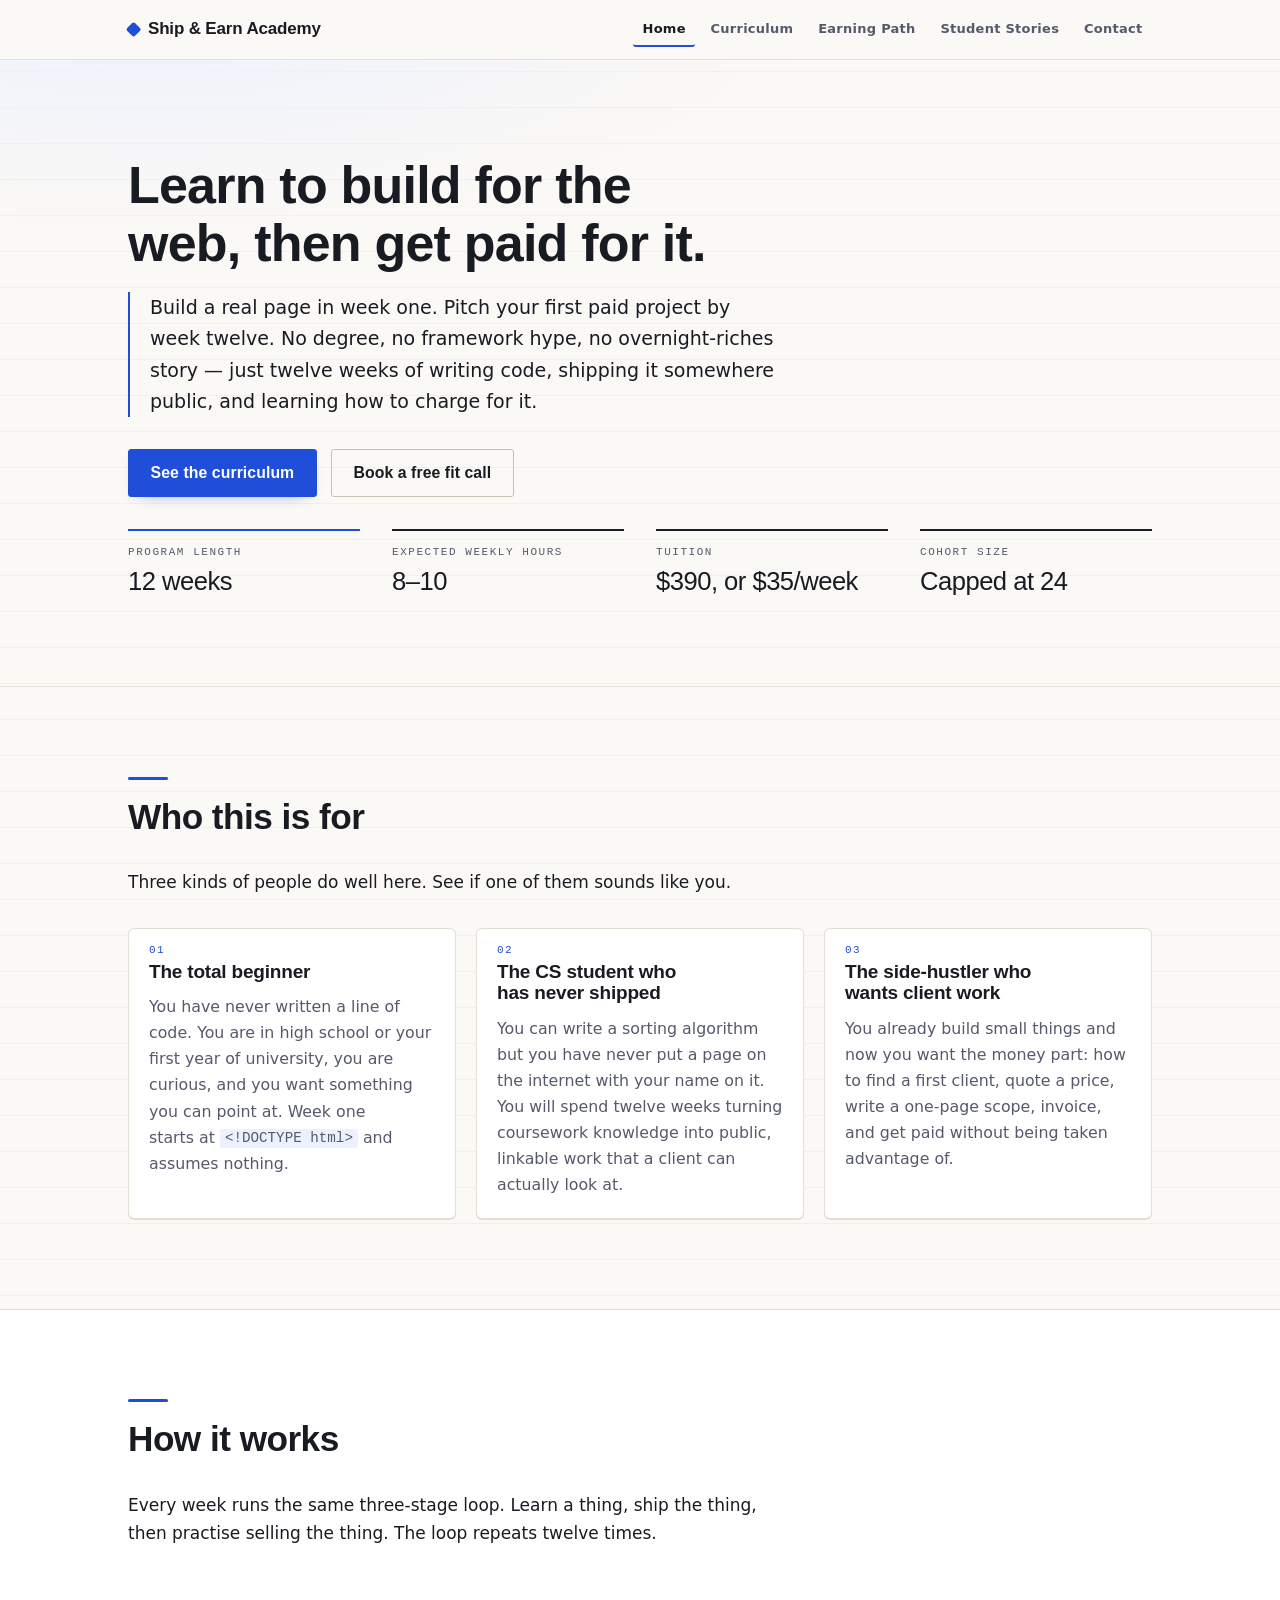
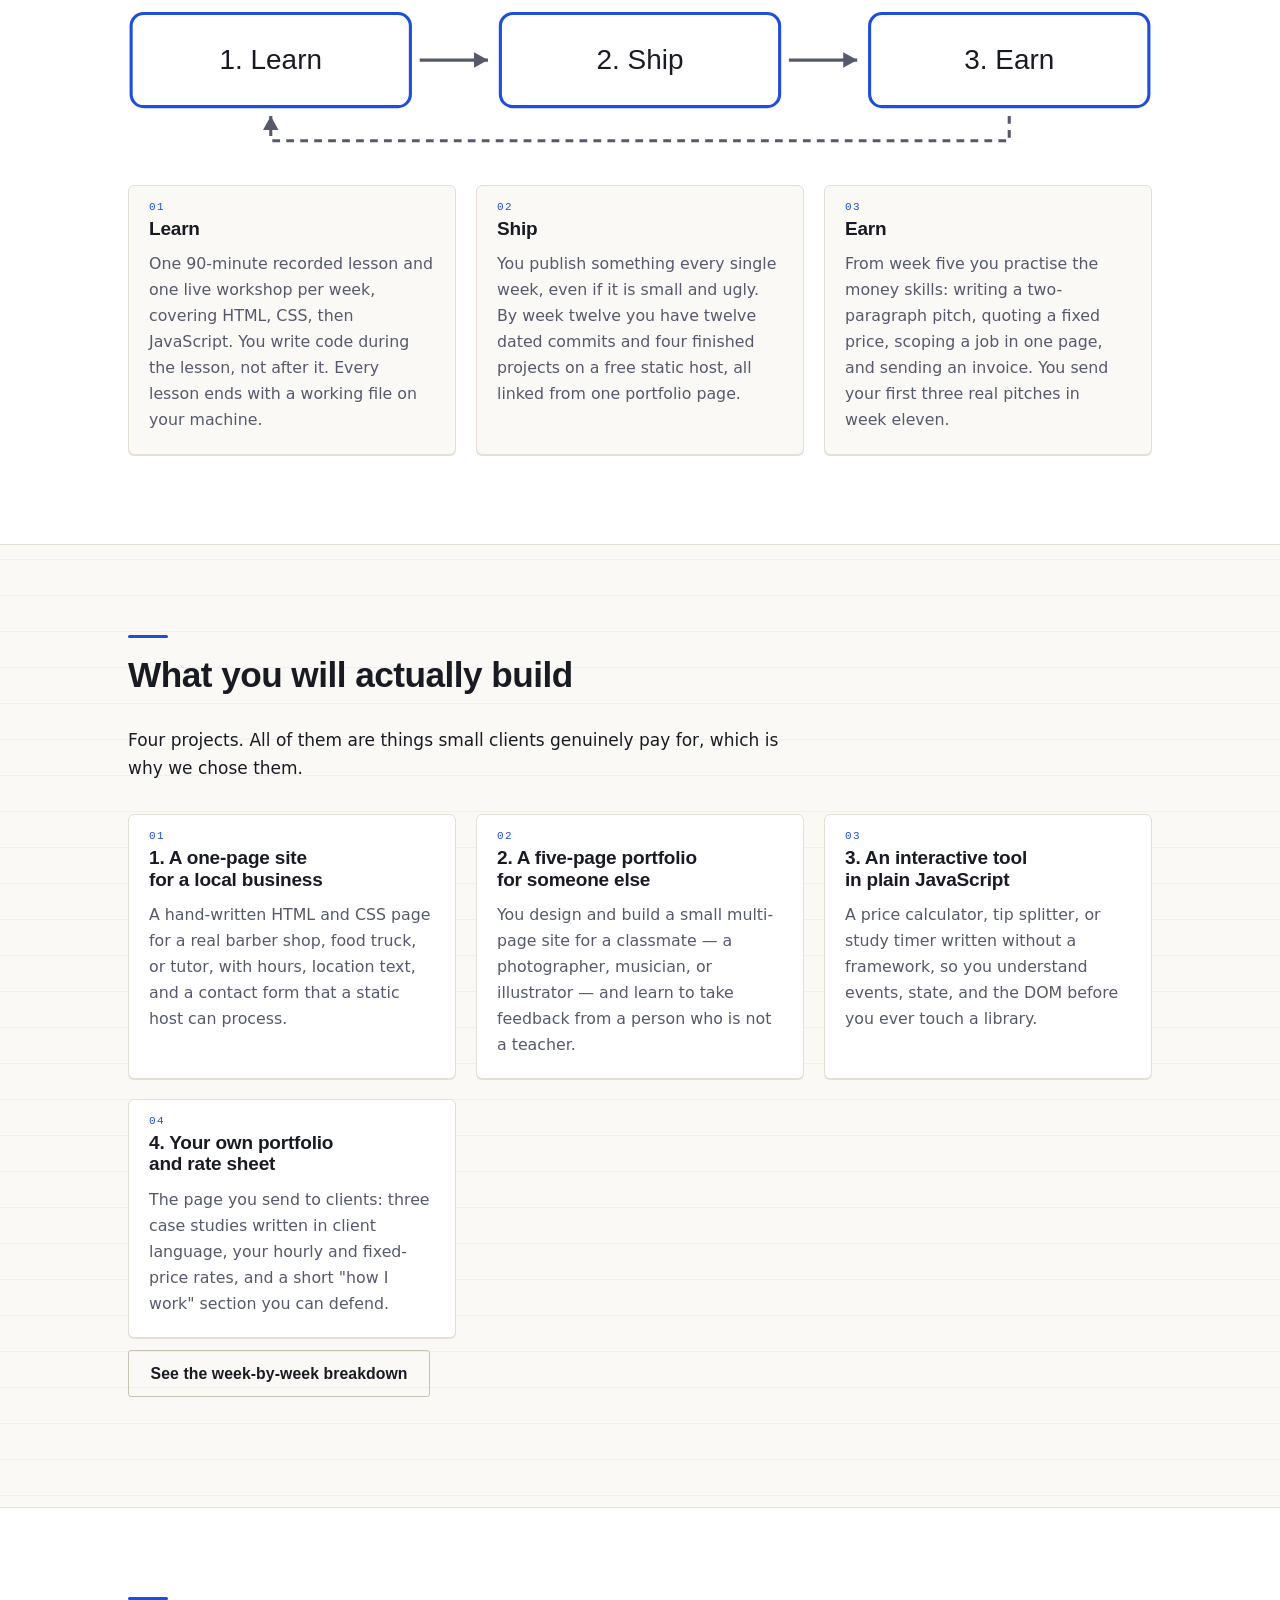
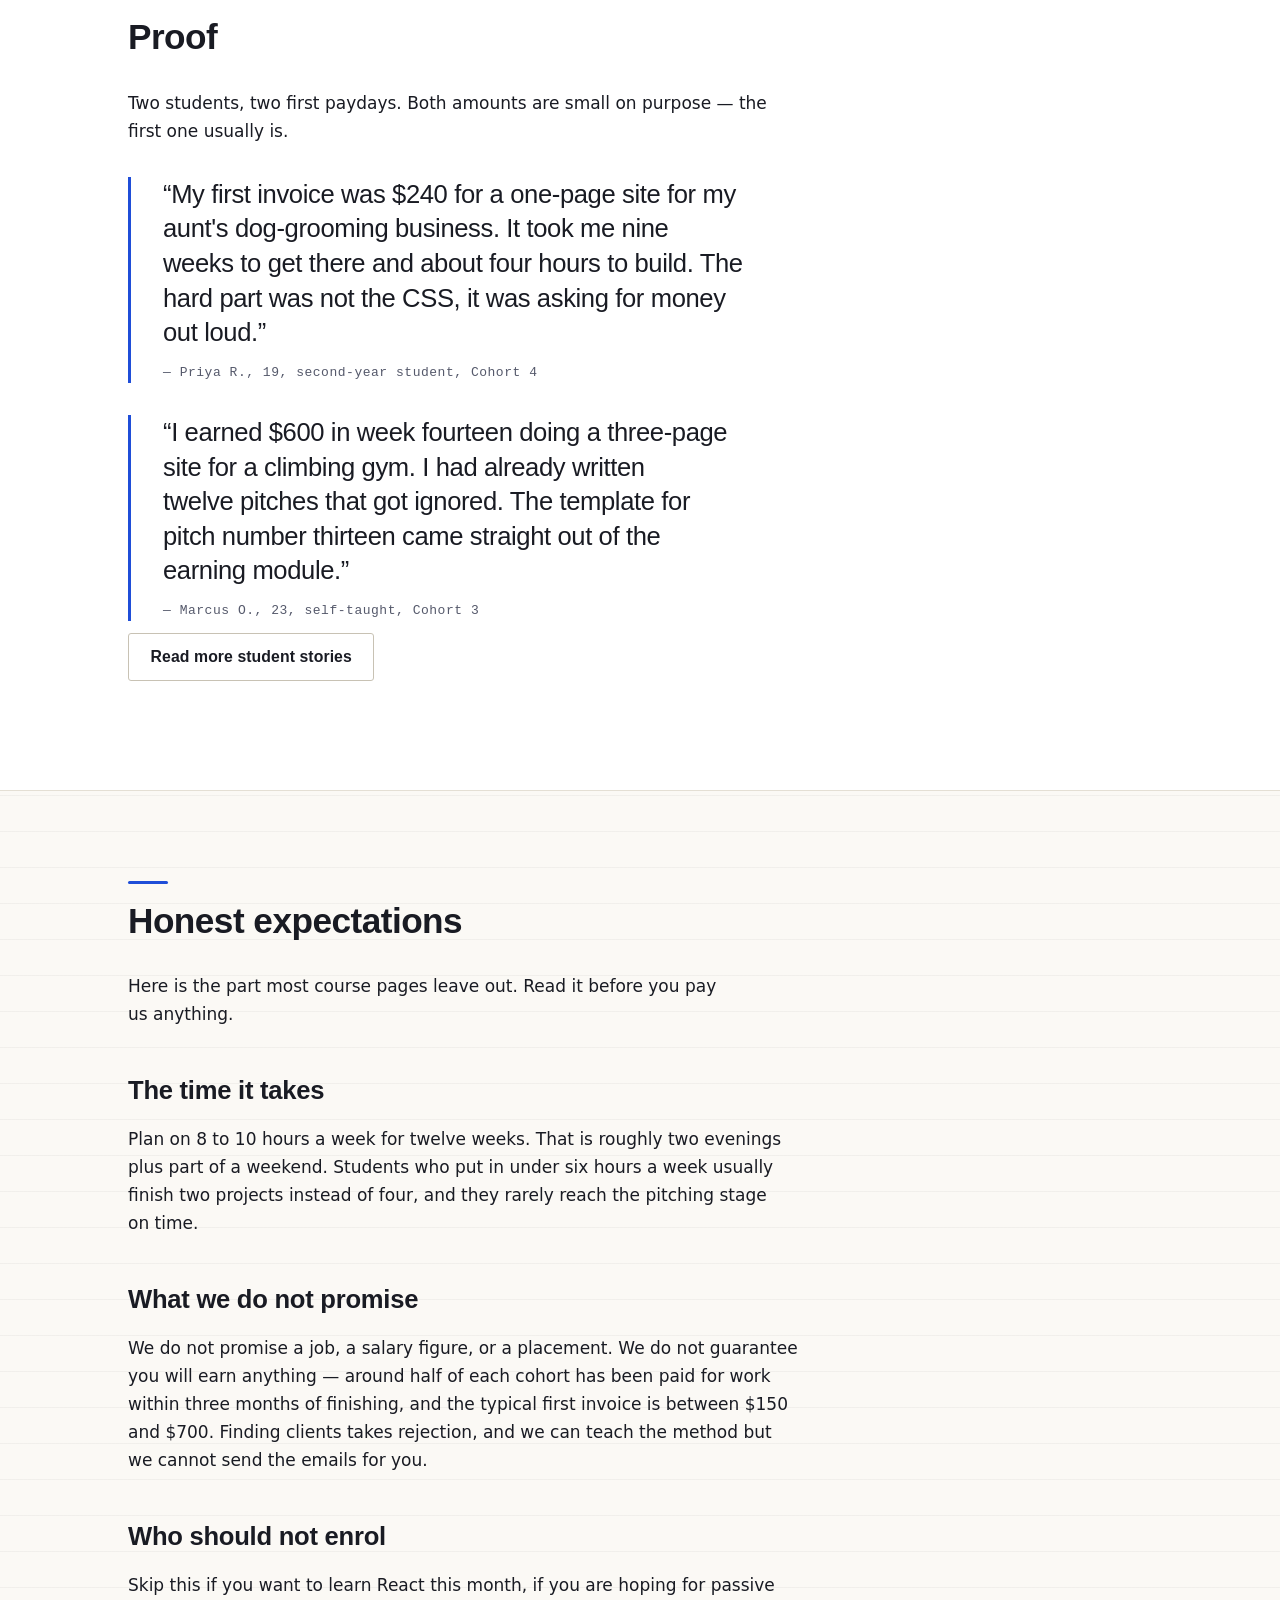
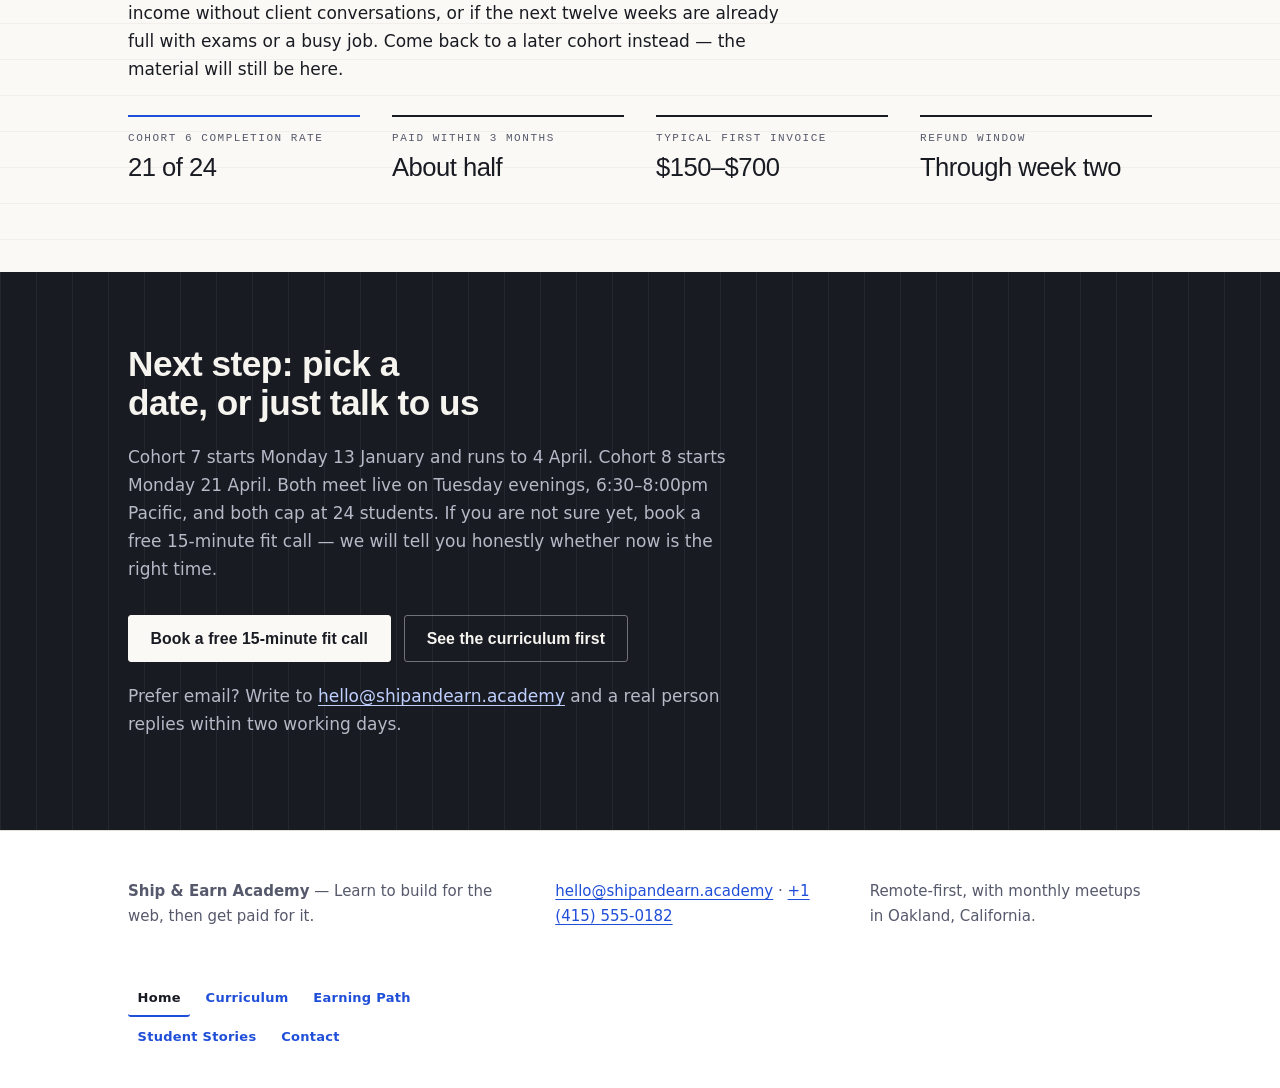
==== index.html @ 5a84d34e "Publish Ship & Earn Academy — revision 1 Generated 5 pages for Ship & Earn Academy." ====
<!DOCTYPE html>
<html lang="en">
<head>
<meta charset="utf-8">
<meta name="viewport" content="width=device-width, initial-scale=1">
<title>Ship &amp; Earn Academy — Learn Web Development and Earn From It</title>
<meta name="description" content="A practical 12-week program for students aged 16-26: learn HTML, CSS and JavaScript, build four real portfolio projects, and pitch your first paid web project by week twelve.">
<link rel="stylesheet" href="assets/styles.css">
</head>
<body>
<header class="site-header">
  <div class="container header-inner">
    <a class="brand" href="index.html">Ship &amp; Earn Academy</a>
    <nav class="site-nav">
      <a href="index.html" class="is-current">Home</a>
      <a href="curriculum.html">Curriculum</a>
      <a href="earn.html">Earning Path</a>
      <a href="stories.html">Student Stories</a>
      <a href="contact.html">Contact</a>
    </nav>
  </div>
</header>

<main>

  <section class="hero">
    <div class="container">
      <h1>Learn to build for the web, then get paid for it.</h1>
      <p>Build a real page in week one. Pitch your first paid project by week twelve. No degree, no framework hype, no overnight-riches story — just twelve weeks of writing code, shipping it somewhere public, and learning how to charge for it.</p>
      <p>
        <a class="button button-primary" href="curriculum.html">See the curriculum</a>
        <a class="button button-secondary" href="contact.html">Book a free fit call</a>
      </p>
      <dl class="facts">
        <div class="fact">
          <dt>Program length</dt>
          <dd>12 weeks</dd>
        </div>
        <div class="fact">
          <dt>Expected weekly hours</dt>
          <dd>8–10</dd>
        </div>
        <div class="fact">
          <dt>Tuition</dt>
          <dd>$390, or $35/week</dd>
        </div>
        <div class="fact">
          <dt>Cohort size</dt>
          <dd>Capped at 24</dd>
        </div>
      </dl>
    </div>
  </section>

  <section class="section">
    <div class="container">
      <h2>Who this is for</h2>
      <p>Three kinds of people do well here. See if one of them sounds like you.</p>
      <ul class="card-grid">
        <li class="card">
          <h3>The total beginner</h3>
          <p>You have never written a line of code. You are in high school or your first year of university, you are curious, and you want something you can point at. Week one starts at <code>&lt;!DOCTYPE html&gt;</code> and assumes nothing.</p>
        </li>
        <li class="card">
          <h3>The CS student who has never shipped</h3>
          <p>You can write a sorting algorithm but you have never put a page on the internet with your name on it. You will spend twelve weeks turning coursework knowledge into public, linkable work that a client can actually look at.</p>
        </li>
        <li class="card">
          <h3>The side-hustler who wants client work</h3>
          <p>You already build small things and now you want the money part: how to find a first client, quote a price, write a one-page scope, invoice, and get paid without being taken advantage of.</p>
        </li>
      </ul>
    </div>
  </section>

  <section class="section section-alt">
    <div class="container">
      <h2>How it works</h2>
      <p>Every week runs the same three-stage loop. Learn a thing, ship the thing, then practise selling the thing. The loop repeats twelve times.</p>

      <svg width="100%" height="120" viewBox="0 0 660 120" role="img" aria-labelledby="loop-title loop-desc">
        <title id="loop-title">The Learn, Ship, Earn loop</title>
        <desc id="loop-desc">Three connected stages: Learn leads to Ship, Ship leads to Earn, and Earn feeds back into Learn each week.</desc>
        <rect x="2" y="30" width="180" height="60" rx="8" fill="#FFFFFF" stroke="#1F4ED8" stroke-width="2"></rect>
        <text x="92" y="66" text-anchor="middle" font-family="Arial, sans-serif" font-size="18" fill="#191B23">1. Learn</text>
        <rect x="240" y="30" width="180" height="60" rx="8" fill="#FFFFFF" stroke="#1F4ED8" stroke-width="2"></rect>
        <text x="330" y="66" text-anchor="middle" font-family="Arial, sans-serif" font-size="18" fill="#191B23">2. Ship</text>
        <rect x="478" y="30" width="180" height="60" rx="8" fill="#FFFFFF" stroke="#1F4ED8" stroke-width="2"></rect>
        <text x="568" y="66" text-anchor="middle" font-family="Arial, sans-serif" font-size="18" fill="#191B23">3. Earn</text>
        <path d="M188 60 L232 60" stroke="#55596B" stroke-width="2"></path>
        <path d="M232 60 l-9 -5 v10 z" fill="#55596B"></path>
        <path d="M426 60 L470 60" stroke="#55596B" stroke-width="2"></path>
        <path d="M470 60 l-9 -5 v10 z" fill="#55596B"></path>
        <path d="M568 96 L568 112 L92 112 L92 96" fill="none" stroke="#55596B" stroke-width="2" stroke-dasharray="5 4"></path>
        <path d="M92 96 l-5 9 h10 z" fill="#55596B"></path>
      </svg>

      <ul class="card-grid">
        <li class="card">
          <h3>Learn</h3>
          <p>One 90-minute recorded lesson and one live workshop per week, covering HTML, CSS, then JavaScript. You write code during the lesson, not after it. Every lesson ends with a working file on your machine.</p>
        </li>
        <li class="card">
          <h3>Ship</h3>
          <p>You publish something every single week, even if it is small and ugly. By week twelve you have twelve dated commits and four finished projects on a free static host, all linked from one portfolio page.</p>
        </li>
        <li class="card">
          <h3>Earn</h3>
          <p>From week five you practise the money skills: writing a two-paragraph pitch, quoting a fixed price, scoping a job in one page, and sending an invoice. You send your first three real pitches in week eleven.</p>
        </li>
      </ul>
    </div>
  </section>

  <section class="section">
    <div class="container">
      <h2>What you will actually build</h2>
      <p>Four projects. All of them are things small clients genuinely pay for, which is why we chose them.</p>
      <ul class="card-grid">
        <li class="card">
          <h3>1. A one-page site for a local business</h3>
          <p>A hand-written HTML and CSS page for a real barber shop, food truck, or tutor, with hours, location text, and a contact form that a static host can process.</p>
        </li>
        <li class="card">
          <h3>2. A five-page portfolio for someone else</h3>
          <p>You design and build a small multi-page site for a classmate — a photographer, musician, or illustrator — and learn to take feedback from a person who is not a teacher.</p>
        </li>
        <li class="card">
          <h3>3. An interactive tool in plain JavaScript</h3>
          <p>A price calculator, tip splitter, or study timer written without a framework, so you understand events, state, and the DOM before you ever touch a library.</p>
        </li>
        <li class="card">
          <h3>4. Your own portfolio and rate sheet</h3>
          <p>The page you send to clients: three case studies written in client language, your hourly and fixed-price rates, and a short "how I work" section you can defend.</p>
        </li>
      </ul>
      <p><a class="button button-secondary" href="curriculum.html">See the week-by-week breakdown</a></p>
    </div>
  </section>

  <section class="section section-alt">
    <div class="container">
      <h2>Proof</h2>
      <p>Two students, two first paydays. Both amounts are small on purpose — the first one usually is.</p>
      <blockquote class="quote">
        <p>My first invoice was $240 for a one-page site for my aunt's dog-grooming business. It took me nine weeks to get there and about four hours to build. The hard part was not the CSS, it was asking for money out loud.</p>
        <cite>Priya R., 19, second-year student, Cohort 4</cite>
      </blockquote>
      <blockquote class="quote">
        <p>I earned $600 in week fourteen doing a three-page site for a climbing gym. I had already written twelve pitches that got ignored. The template for pitch number thirteen came straight out of the earning module.</p>
        <cite>Marcus O., 23, self-taught, Cohort 3</cite>
      </blockquote>
      <p><a class="button button-secondary" href="stories.html">Read more student stories</a></p>
    </div>
  </section>

  <section class="section">
    <div class="container">
      <h2>Honest expectations</h2>
      <p>Here is the part most course pages leave out. Read it before you pay us anything.</p>
      <h3>The time it takes</h3>
      <p>Plan on 8 to 10 hours a week for twelve weeks. That is roughly two evenings plus part of a weekend. Students who put in under six hours a week usually finish two projects instead of four, and they rarely reach the pitching stage on time.</p>
      <h3>What we do not promise</h3>
      <p>We do not promise a job, a salary figure, or a placement. We do not guarantee you will earn anything — around half of each cohort has been paid for work within three months of finishing, and the typical first invoice is between $150 and $700. Finding clients takes rejection, and we can teach the method but we cannot send the emails for you.</p>
      <h3>Who should not enrol</h3>
      <p>Skip this if you want to learn React this month, if you are hoping for passive income without client conversations, or if the next twelve weeks are already full with exams or a busy job. Come back to a later cohort instead — the material will still be here.</p>
      <dl class="facts">
        <div class="fact">
          <dt>Cohort 6 completion rate</dt>
          <dd>21 of 24</dd>
        </div>
        <div class="fact">
          <dt>Paid within 3 months</dt>
          <dd>About half</dd>
        </div>
        <div class="fact">
          <dt>Typical first invoice</dt>
          <dd>$150–$700</dd>
        </div>
        <div class="fact">
          <dt>Refund window</dt>
          <dd>Through week two</dd>
        </div>
      </dl>
    </div>
  </section>

  <section class="cta">
    <div class="container">
      <h2>Next step: pick a date, or just talk to us</h2>
      <p>Cohort 7 starts Monday 13 January and runs to 4 April. Cohort 8 starts Monday 21 April. Both meet live on Tuesday evenings, 6:30–8:00pm Pacific, and both cap at 24 students. If you are not sure yet, book a free 15-minute fit call — we will tell you honestly whether now is the right time.</p>
      <p>
        <a class="button button-primary" href="contact.html">Book a free 15-minute fit call</a>
        <a class="button button-secondary" href="curriculum.html">See the curriculum first</a>
      </p>
      <p>Prefer email? Write to <a href="mailto:hello@shipandearn.academy">hello@shipandearn.academy</a> and a real person replies within two working days.</p>
    </div>
  </section>

</main>

<footer class="site-footer">
  <div class="container">
    <p><strong>Ship &amp; Earn Academy</strong> — Learn to build for the web, then get paid for it.</p>
    <p><a href="mailto:hello@shipandearn.academy">hello@shipandearn.academy</a> · <a href="tel:+14155550182">+1 (415) 555-0182</a></p>
    <p>Remote-first, with monthly meetups in Oakland, California.</p>
    <nav class="site-nav">
      <a href="index.html" class="is-current">Home</a>
      <a href="curriculum.html">Curriculum</a>
      <a href="earn.html">Earning Path</a>
      <a href="stories.html">Student Stories</a>
      <a href="contact.html">Contact</a>
    </nav>
  </div>
</footer>
</body>
</html>
---- assets/styles.css ----
:root {
  /* ---- palette ---- */
  --bg: #FBF9F5;
  --surface: #FFFFFF;
  --ink: #191B23;
  --muted: #55596B;
  --accent: #1F4ED8;
  --accent-contrast: #FFFFFF;

  /* ---- derived surfaces & rules ---- */
  --rule: #E4DFD4;
  --rule-strong: #C8C2B4;
  --accent-wash: #EDF1FD;
  --ink-block: #191B23;
  --ink-block-text: #F6F4EF;
  --ink-block-muted: #B6B9C6;

  /* ---- type ---- */
  --font-head: "Segoe UI Semibold", "Helvetica Neue", Arial, system-ui, sans-serif;
  --font-body: system-ui, -apple-system, "Segoe UI", Roboto, "Helvetica Neue", Arial, sans-serif;
  --font-mono: ui-monospace, "SFMono-Regular", "Cascadia Mono", Menlo, Consolas, monospace;

  --step--1: 0.8125rem;
  --step-0: 1.0625rem;
  --step-1: 1.1875rem;
  --step-2: clamp(1.3rem, 1.1rem + 0.7vw, 1.6rem);
  --step-3: clamp(1.6rem, 1.3rem + 1.4vw, 2.2rem);
  --step-4: clamp(2.05rem, 1.5rem + 2.6vw, 3.25rem);

  /* ---- rhythm ---- */
  --space-1: 0.375rem;
  --space-2: 0.75rem;
  --space-3: 1.25rem;
  --space-4: 2rem;
  --space-5: 3rem;
  --space-6: clamp(3.25rem, 7vw, 5.75rem);

  --container: 69rem;
  --r: 3px;
  --r-lg: 6px;
  --ring: 0 0 0 3px rgba(31, 78, 216, 0.28);
}

/* ============================================================
   RESET / BASE
   ============================================================ */

*,
*::before,
*::after { box-sizing: border-box; }

html {
  -webkit-text-size-adjust: 100%;
  scroll-behavior: smooth;
}

body {
  margin: 0;
  background-color: var(--bg);
  background-image:
    linear-gradient(to bottom, rgba(25, 27, 35, 0.045) 1px, transparent 1px);
  background-size: 100% 2.25rem;
  background-position: 0 -1px;
  color: var(--ink);
  font-family: var(--font-body);
  font-size: var(--step-0);
  line-height: 1.65;
  text-underline-offset: 0.18em;
}

main { display: block; }

h1, h2, h3, h4 {
  font-family: var(--font-head);
  font-weight: 600;
  line-height: 1.12;
  letter-spacing: -0.015em;
  color: var(--ink);
  margin: 0 0 var(--space-3);
  text-wrap: balance;
}

h1 { font-size: var(--step-4); }
h2 { font-size: var(--step-3); }
h3 { font-size: var(--step-2); letter-spacing: -0.01em; }
h4 { font-size: var(--step-1); }

p, ul, ol, dl, blockquote, figure, table {
  margin: 0 0 var(--space-3);
}

p { max-width: 62ch; text-wrap: pretty; }

a {
  color: var(--accent);
  text-decoration-thickness: 1px;
}
a:hover { text-decoration-thickness: 2px; }

strong { font-weight: 700; }

small { font-size: var(--step--1); }

code, kbd, samp {
  font-family: var(--font-mono);
  font-size: 0.9em;
  background: var(--accent-wash);
  padding: 0.1em 0.35em;
  border-radius: 2px;
}

hr {
  border: 0;
  border-top: 1px solid var(--rule);
  margin: var(--space-5) 0;
}

svg { display: block; max-width: 100%; height: auto; }

:focus-visible {
  outline: 2px solid var(--accent);
  outline-offset: 3px;
  border-radius: 2px;
}

::selection {
  background: var(--accent);
  color: var(--accent-contrast);
}

/* ============================================================
   LAYOUT
   ============================================================ */

.container {
  width: 100%;
  max-width: var(--container);
  margin-inline: auto;
  padding-inline: clamp(1.15rem, 4vw, 2.5rem);
}

/* ============================================================
   HEADER + NAV
   ============================================================ */

.site-header {
  position: sticky;
  top: 0;
  z-index: 20;
  background: color-mix(in srgb, var(--bg) 92%, transparent);
  backdrop-filter: blur(8px);
  border-bottom: 1px solid var(--rule);
}

.header-inner {
  display: flex;
  flex-wrap: wrap;
  align-items: center;
  justify-content: space-between;
  gap: var(--space-2) var(--space-4);
  padding-block: 0.7rem;
}

.brand {
  font-family: var(--font-head);
  font-size: 1.0625rem;
  font-weight: 600;
  letter-spacing: -0.01em;
  color: var(--ink);
  text-decoration: none;
  display: inline-flex;
  align-items: center;
  gap: 0.55rem;
  padding-block: 0.2rem;
  flex: 0 0 auto;
}

.brand::before {
  content: "";
  width: 0.7rem;
  height: 0.7rem;
  background: var(--accent);
  border-radius: 2px;
  transform: rotate(45deg);
  flex: 0 0 auto;
}

.brand:hover { color: var(--accent); }

.site-nav {
  display: flex;
  flex-wrap: wrap;
  align-items: center;
  gap: 0.15rem 0.35rem;
  margin-inline-start: auto;
}

.site-nav a {
  display: inline-block;
  padding: 0.4rem 0.6rem;
  font-size: var(--step--1);
  font-weight: 600;
  letter-spacing: 0.02em;
  color: var(--muted);
  text-decoration: none;
  border-radius: var(--r);
  border-bottom: 2px solid transparent;
}

.site-nav a:hover,
.site-nav a:focus-visible {
  color: var(--ink);
  background: var(--accent-wash);
}

.site-nav a.is-current {
  color: var(--ink);
  border-bottom-color: var(--accent);
}

/* ============================================================
   SECTIONS
   ============================================================ */

.hero {
  padding-block: clamp(3rem, 8vw, 6rem) var(--space-6);
  border-bottom: 1px solid var(--rule);
  background-image:
    radial-gradient(60rem 22rem at 12% -10%, var(--accent-wash), transparent 70%);
}

.hero h1 {
  max-width: 24ch;
  margin-bottom: var(--space-3);
}

.hero > .container > p {
  font-size: var(--step-1);
  color: var(--muted);
  max-width: 54ch;
}

.hero > .container > p:first-of-type {
  position: relative;
  padding-left: var(--space-3);
  border-left: 2px solid var(--accent);
  color: var(--ink);
}

.section { padding-block: var(--space-6); }

.section-alt {
  background: var(--surface);
  border-top: 1px solid var(--rule);
  border-bottom: 1px solid var(--rule);
}

.section > .container > h2,
.section > .container > h3 { max-width: 34ch; }

.section > .container > h2 {
  position: relative;
  padding-top: var(--space-3);
  margin-bottom: var(--space-4);
}

.section > .container > h2::before {
  content: "";
  position: absolute;
  top: 0;
  left: 0;
  width: 2.5rem;
  height: 3px;
  background: var(--accent);
  border-radius: 2px;
}

.section > .container > p + h3 { margin-top: var(--space-5); }

/* generic in-page lists */
main ul:not(.card-grid),
main ol {
  padding-left: 1.15rem;
  max-width: 62ch;
}

main ul:not(.card-grid) li,
main ol li { margin-bottom: var(--space-1); }

main ul:not(.card-grid) li::marker { color: var(--accent); }
main ol li::marker { color: var(--accent); font-variant-numeric: tabular-nums; }

/* ============================================================
   CARDS
   ============================================================ */

.card-grid {
  list-style: none;
  margin: var(--space-4) 0 0;
  padding: 0;
  display: grid;
  gap: var(--space-3);
  grid-template-columns: repeat(auto-fit, minmax(16rem, 1fr));
  counter-reset: card;
}

.card {
  position: relative;
  background: var(--surface);
  border: 1px solid var(--rule);
  border-radius: var(--r-lg);
  padding: var(--space-4) var(--space-3) var(--space-3);
  box-shadow: 0 1px 0 var(--rule);
  transition: transform 160ms ease, box-shadow 160ms ease, border-color 160ms ease;
}

.card::before {
  counter-increment: card;
  content: counter(card, decimal-leading-zero);
  position: absolute;
  top: var(--space-2);
  left: var(--space-3);
  font-family: var(--font-mono);
  font-size: 0.6875rem;
  letter-spacing: 0.12em;
  color: var(--accent);
}

.card h3 {
  margin-bottom: var(--space-2);
  font-size: var(--step-1);
}

.card p {
  margin: 0;
  color: var(--muted);
  font-size: 0.9875rem;
}

.card p + p { margin-top: var(--space-2); }

.card:hover {
  transform: translateY(-2px);
  border-color: var(--rule-strong);
  box-shadow: 0 8px 22px -14px rgba(25, 27, 35, 0.45);
}

.card a { font-weight: 600; }

.section-alt .card { background: var(--bg); }

/* ============================================================
   FACTS (ledger rows)
   ============================================================ */

.facts {
  display: grid;
  gap: var(--space-3) var(--space-4);
  grid-template-columns: repeat(auto-fit, minmax(11rem, 1fr));
  margin: var(--space-4) 0 0;
}

.fact {
  border-top: 2px solid var(--ink);
  padding-top: var(--space-2);
}

.fact dt {
  font-size: 0.6875rem;
  font-family: var(--font-mono);
  text-transform: uppercase;
  letter-spacing: 0.14em;
  color: var(--muted);
  margin-bottom: 0.3rem;
}

.fact dd {
  margin: 0;
  font-family: var(--font-head);
  font-size: var(--step-2);
  line-height: 1.2;
  letter-spacing: -0.02em;
  font-variant-numeric: tabular-nums;
}

.fact:first-child { border-top-color: var(--accent); }

/* ============================================================
   BUTTONS
   ============================================================ */

.button {
  display: inline-flex;
  align-items: center;
  justify-content: center;
  gap: 0.5rem;
  min-height: 2.9rem;
  padding: 0.6rem 1.35rem;
  font-family: var(--font-head);
  font-size: 0.9875rem;
  font-weight: 600;
  letter-spacing: 0.005em;
  text-decoration: none;
  border: 1.5px solid transparent;
  border-radius: var(--r);
  cursor: pointer;
  transition: transform 140ms ease, background-color 140ms ease, color 140ms ease,
    border-color 140ms ease, box-shadow 140ms ease;
}

.button + .button { margin-left: 0.5rem; }

.button-primary {
  background: var(--accent);
  color: var(--accent-contrast);
  border-color: var(--accent);
  box-shadow: 0 6px 16px -12px rgba(31, 78, 216, 0.9);
}

.button-primary:hover {
  background: color-mix(in srgb, var(--accent) 86%, var(--ink));
  border-color: color-mix(in srgb, var(--accent) 86%, var(--ink));
  transform: translateY(-1px);
}

.button-secondary {
  background: transparent;
  color: var(--ink);
  border-color: var(--rule-strong);
}

.button-secondary:hover {
  border-color: var(--accent);
  color: var(--accent);
  background: var(--accent-wash);
}

.button:active { transform: translateY(0); }

/* button rows sitting after text */
.hero .button,
.section .button,
.cta .button { margin-top: var(--space-2); }

/* ============================================================
   CTA (ink block)
   ============================================================ */

.cta {
  background: var(--ink-block);
  color: var(--ink-block-text);
  padding-block: clamp(2.75rem, 6vw, 4.5rem);
  background-image:
    linear-gradient(to right, rgba(255, 255, 255, 0.05) 1px, transparent 1px);
  background-size: 2.25rem 100%;
}

.cta h2 {
  color: var(--ink-block-text);
  max-width: 28ch;
}

.cta h2::before { display: none; }

.cta p {
  color: var(--ink-block-muted);
  max-width: 56ch;
}

.cta a:not(.button) { color: #BFD0FF; }

.cta .button-primary {
  background: var(--bg);
  color: var(--ink);
  border-color: var(--bg);
  box-shadow: none;
}

.cta .button-primary:hover {
  background: #FFFFFF;
  border-color: #FFFFFF;
}

.cta .button-secondary {
  color: var(--ink-block-text);
  border-color: rgba(246, 244, 239, 0.4);
}

.cta .button-secondary:hover {
  background: rgba(246, 244, 239, 0.1);
  border-color: var(--ink-block-text);
  color: var(--ink-block-text);
}

/* ============================================================
   FORM
   ============================================================ */

.form {
  margin-top: var(--space-4);
  max-width: 34rem;
  display: grid;
  gap: var(--space-3);
}

.field { display: grid; gap: 0.35rem; }

.field label {
  font-size: 0.75rem;
  font-family: var(--font-mono);
  text-transform: uppercase;
  letter-spacing: 0.1em;
  color: var(--muted);
}

.field input,
.field select,
.field textarea {
  width: 100%;
  font: inherit;
  color: var(--ink);
  background: var(--surface);
  border: 1px solid var(--rule-strong);
  border-radius: var(--r);
  padding: 0.7rem 0.8rem;
  min-height: 2.9rem;
  transition: border-color 140ms ease, box-shadow 140ms ease;
}

.field textarea {
  min-height: 8.5rem;
  resize: vertical;
  line-height: 1.55;
}

.field input::placeholder,
.field textarea::placeholder { color: color-mix(in srgb, var(--muted) 72%, transparent); }

.field input:focus,
.field select:focus,
.field textarea:focus {
  outline: none;
  border-color: var(--accent);
  box-shadow: var(--ring);
}

.field small,
.field p {
  font-size: var(--step--1);
  color: var(--muted);
  margin: 0;
}

.form .button { justify-self: start; margin-top: var(--space-1); }

/* ============================================================
   QUOTE
   ============================================================ */

.quote {
  margin: var(--space-4) 0 0;
  padding: 0 0 0 var(--space-4);
  border-left: 3px solid var(--accent);
  max-width: 58ch;
}

.quote p {
  font-family: var(--font-head);
  font-size: var(--step-2);
  line-height: 1.35;
  letter-spacing: -0.015em;
  margin-bottom: var(--space-2);
}

.quote p::before { content: "\201C"; }
.quote p::after { content: "\201D"; }

.quote cite {
  display: block;
  font-style: normal;
  font-size: var(--step--1);
  font-family: var(--font-mono);
  letter-spacing: 0.04em;
  color: var(--muted);
}

.quote cite::before { content: "— "; }

.card-grid .quote { border-left-width: 2px; }

/* ============================================================
   FOOTER
   ============================================================ */

.site-footer {
  background: var(--surface);
  border-top: 1px solid var(--rule);
  padding-block: var(--space-5) var(--space-4);
  font-size: 0.9375rem;
  color: var(--muted);
}

.site-footer h2,
.site-footer h3 {
  font-size: 0.75rem;
  font-family: var(--font-mono);
  font-weight: 600;
  text-transform: uppercase;
  letter-spacing: 0.12em;
  color: var(--ink);
  margin-bottom: var(--space-2);
}

.site-footer p { max-width: 46ch; }

.site-footer a { color: var(--accent); }

.site-footer ul {
  list-style: none;
  padding: 0;
  margin: 0 0 var(--space-3);
  display: flex;
  flex-wrap: wrap;
  gap: 0.4rem 1.25rem;
}

.site-footer small { display: block; color: var(--muted); }

/* ============================================================
   RESPONSIVE
   ============================================================ */

@media (max-width: 40rem) {
  body { background-size: 100% 2rem; }

  .header-inner { padding-block: 0.55rem; }

  .site-nav {
    width: 100%;
    margin-inline-start: 0;
    gap: 0.1rem 0.15rem;
    border-top: 1px solid var(--rule);
    padding-top: 0.35rem;
  }

  .site-nav a { padding: 0.45rem 0.5rem; }

  .button {
    width: 100%;
    margin-left: 0 !important;
  }

  .button + .button { margin-top: var(--space-2); }

  .quote { padding-left: var(--space-3); }
}

@media (min-width: 52rem) {
  .site-footer > .container {
    display: grid;
    grid-template-columns: 1.4fr 1fr 1fr;
    gap: var(--space-4);
    align-items: start;
  }

  .site-footer > .container > small,
  .site-footer > .container > p:last-child {
    grid-column: 1 / -1;
    border-top: 1px solid var(--rule);
    padding-top: var(--space-3);
    margin: 0;
  }
}

/* ============================================================
   DARK MODE
   ============================================================ */

@media (prefers-color-scheme: dark) {
  :root {
    --bg: #14161C;
    --surface: #1C1F28;
    --ink: #F2F1EE;
    --muted: #AFB3C2;
    --accent: #93AEFF;
    --accent-contrast: #10131A;
    --rule: #2C3140;
    --rule-strong: #414759;
    --accent-wash: #232941;
    --ink-block: #0F1116;
    --ink-block-text: #F2F1EE;
    --ink-block-muted: #A9AEBF;
    --ring: 0 0 0 3px rgba(147, 174, 255, 0.3);
  }

  body {
    background-image:
      linear-gradient(to bottom, rgba(255, 255, 255, 0.035) 1px, transparent 1px);
  }

  .hero {
    background-image:
      radial-gradient(60rem 22rem at 12% -10%, rgba(147, 174, 255, 0.13), transparent 70%);
  }

  .card { box-shadow: none; }

  .card:hover { box-shadow: 0 8px 22px -14px rgba(0, 0, 0, 0.8); }

  .button-primary {
    box-shadow: none;
    font-weight: 700;
  }

  .button-primary:hover {
    background: color-mix(in srgb, var(--accent) 82%, #FFFFFF);
    border-color: color-mix(in srgb, var(--accent) 82%, #FFFFFF);
  }

  .cta a:not(.button) { color: #BFD0FF; }

  .cta .button-primary {
    background: var(--accent);
    color: var(--accent-contrast);
    border-color: var(--accent);
  }
}

/* ============================================================
   MOTION / PRINT
   ============================================================ */

@media (prefers-reduced-motion: reduce) {
  html { scroll-behavior: auto; }

  *,
  *::before,
  *::after {
    animation-duration: 0.001ms !important;
    animation-iteration-count: 1 !important;
    transition-duration: 0.001ms !important;
    scroll-behavior: auto !important;
  }

  .card:hover,
  .button:hover { transform: none; }
}

@media print {
  body { background: #FFFFFF; color: #000000; }
  .site-header, .cta, .form { display: none; }
  .section, .hero { padding-block: 1.25rem; border: 0; }
  a { color: #000000; text-decoration: underline; }
}
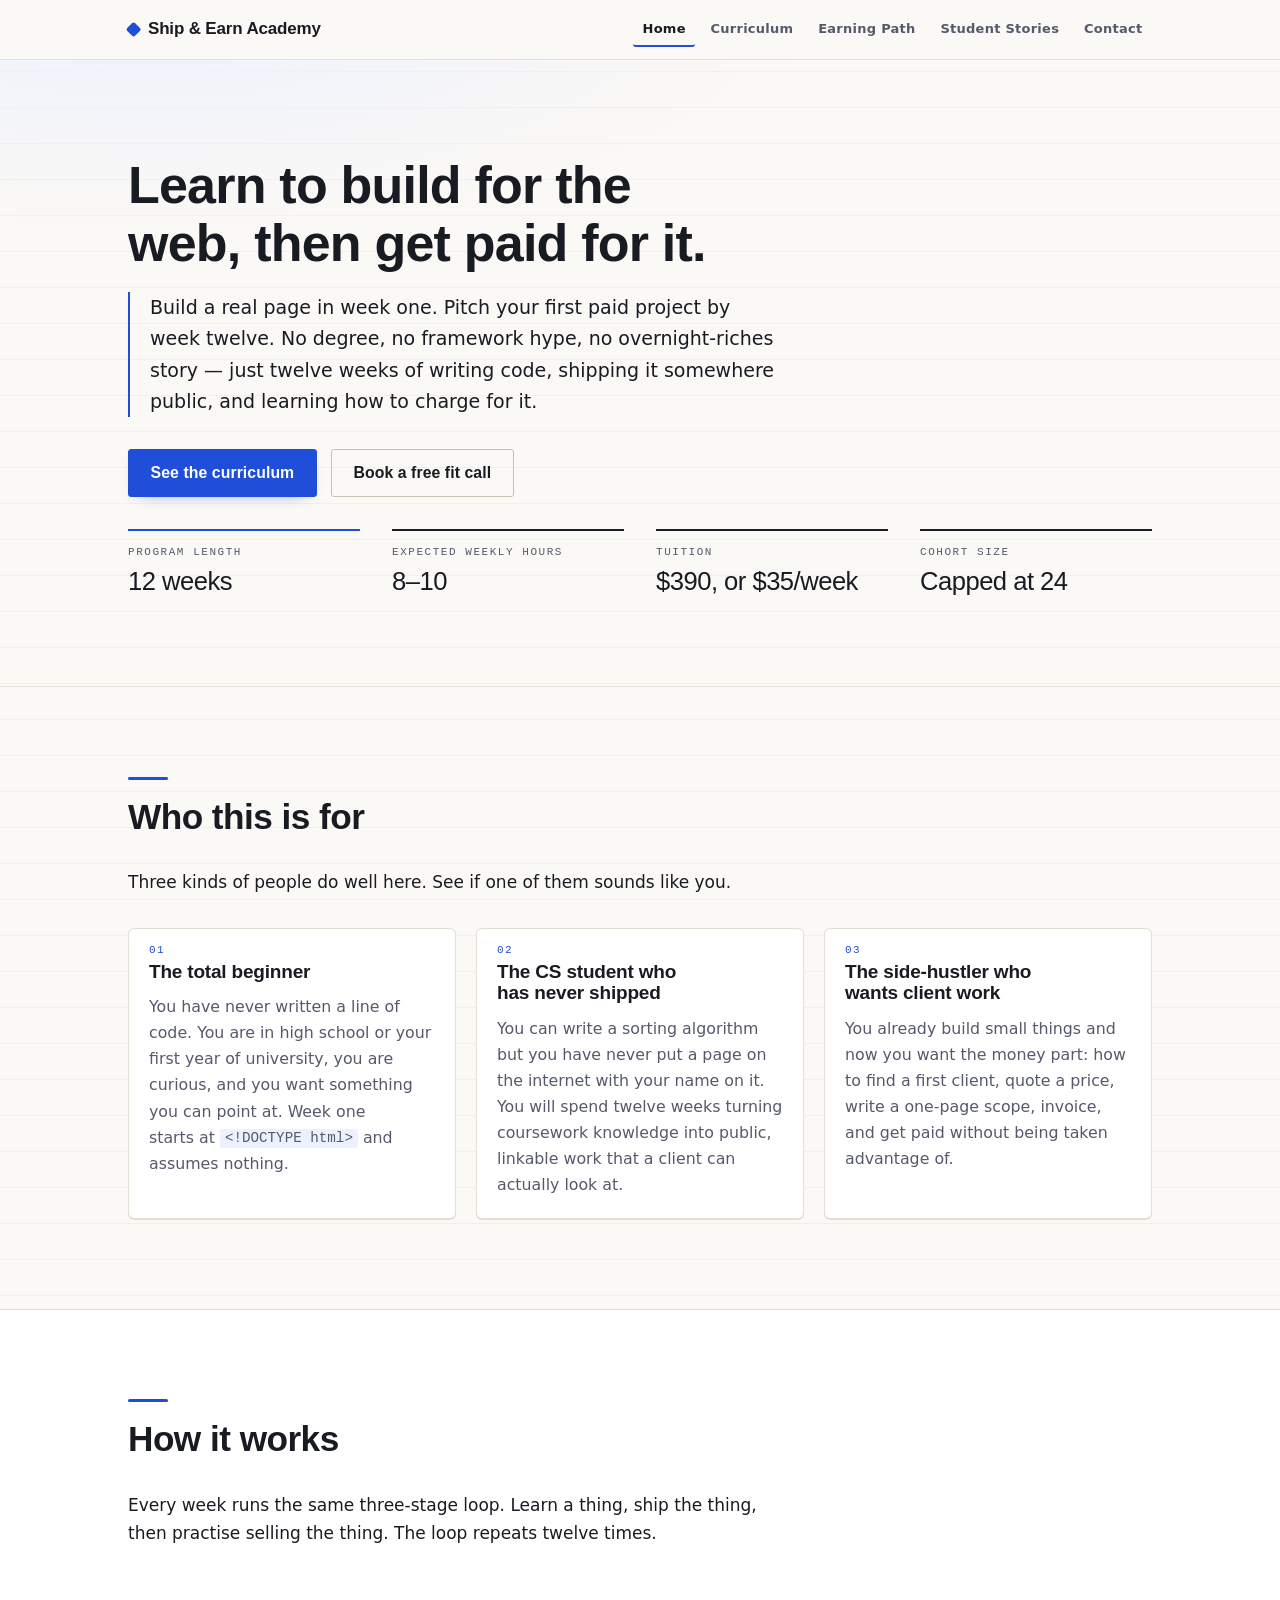
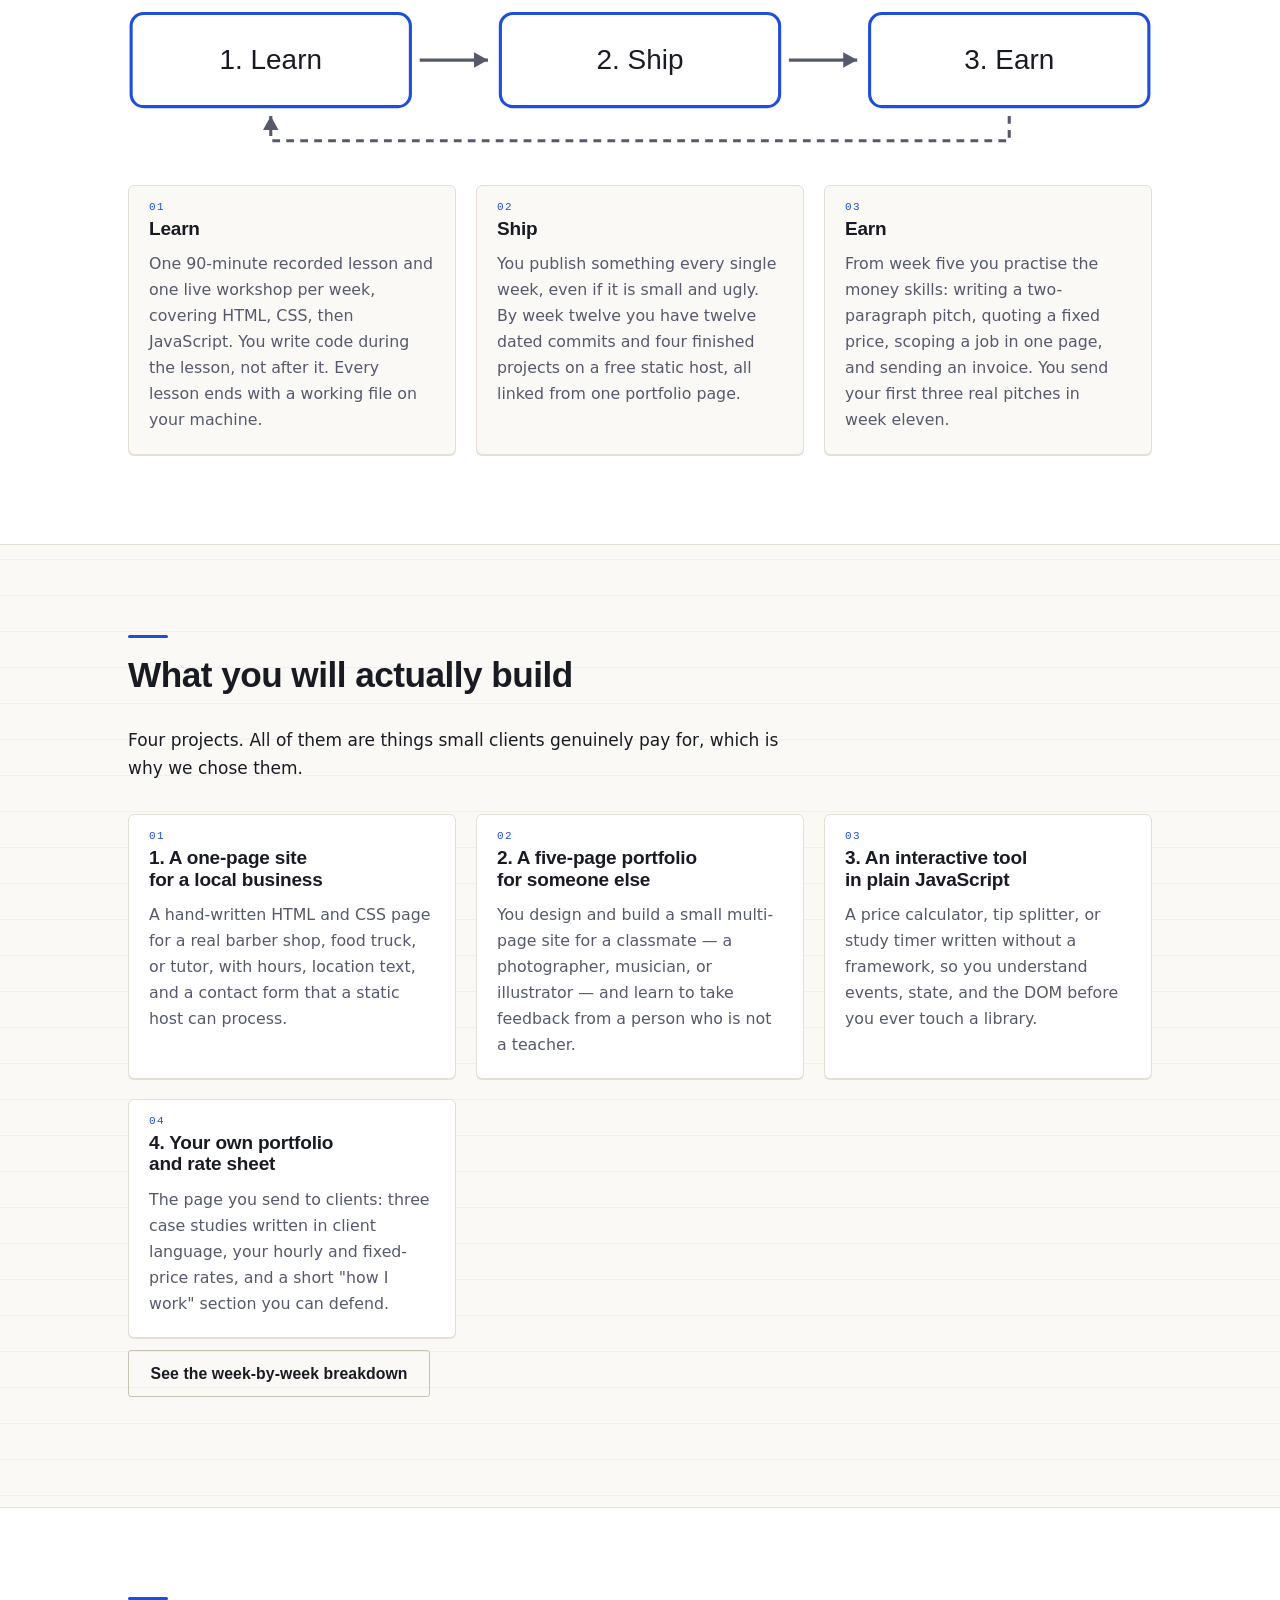
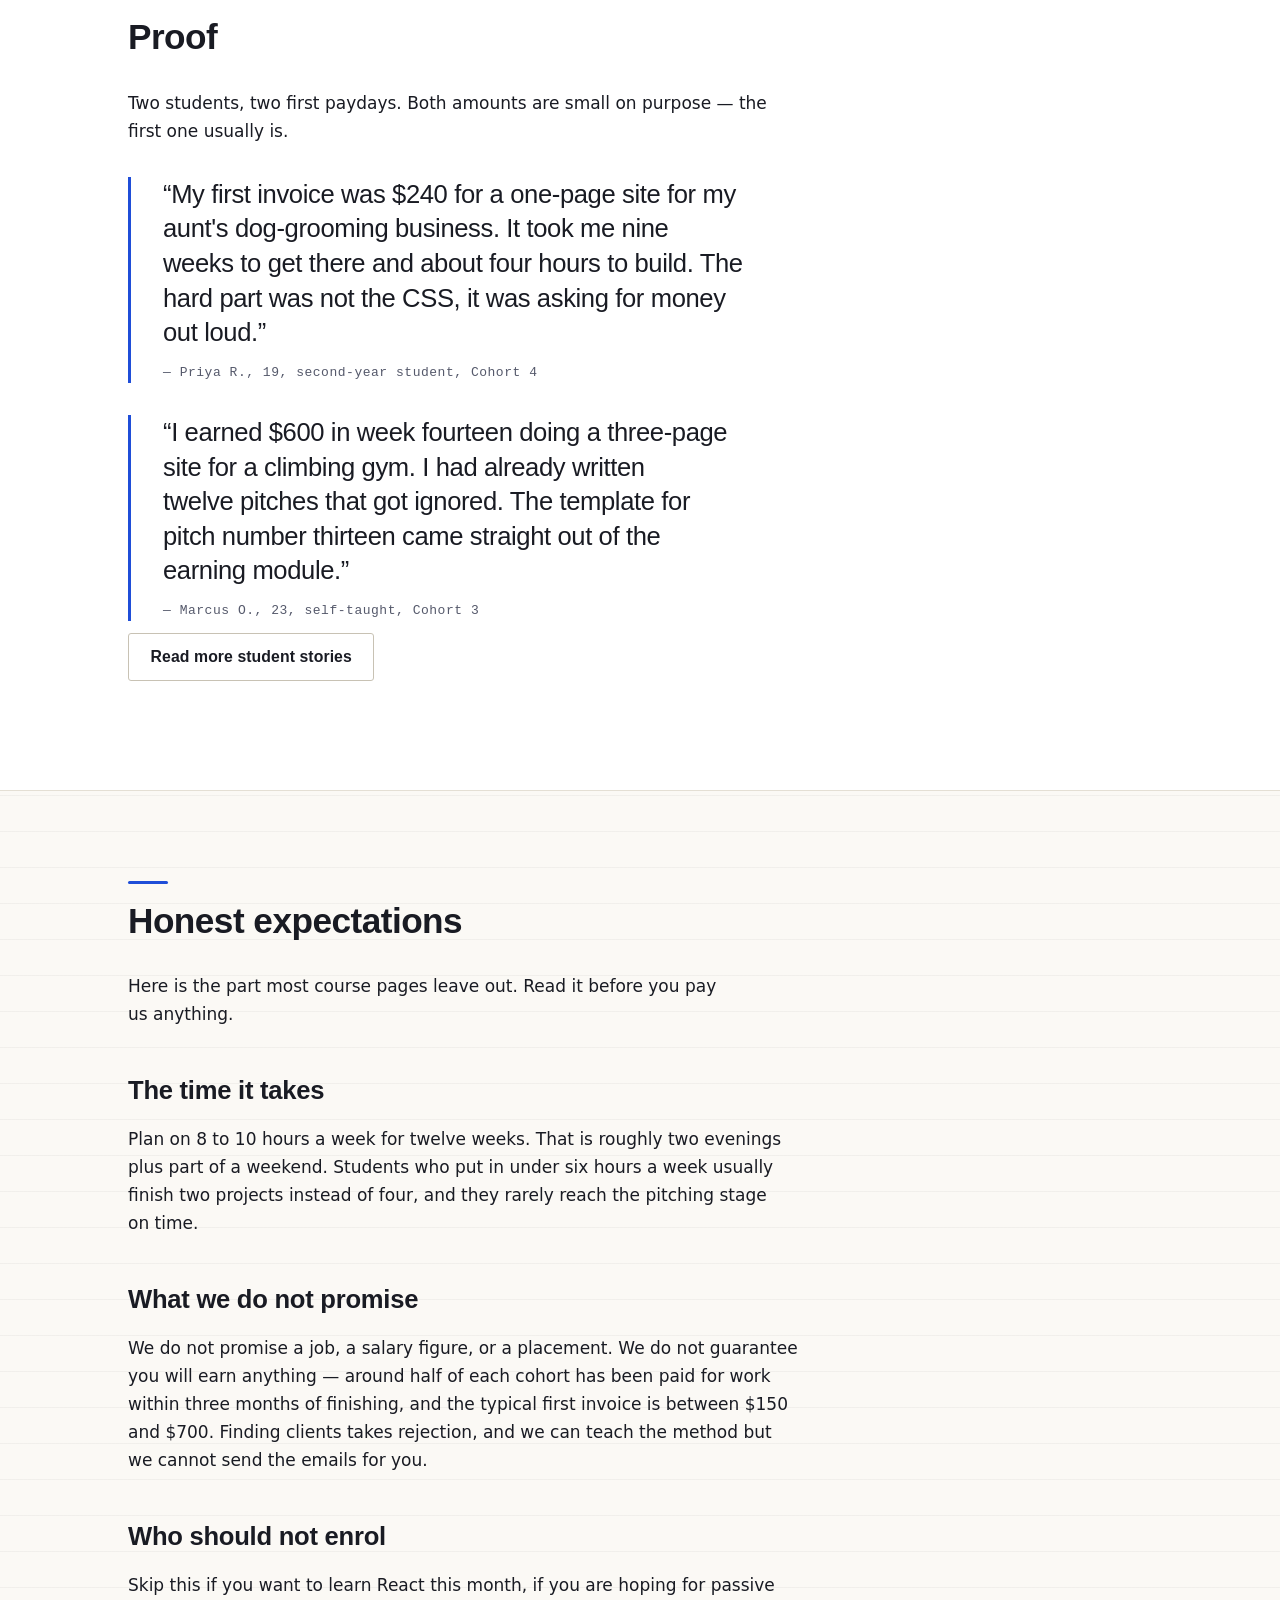
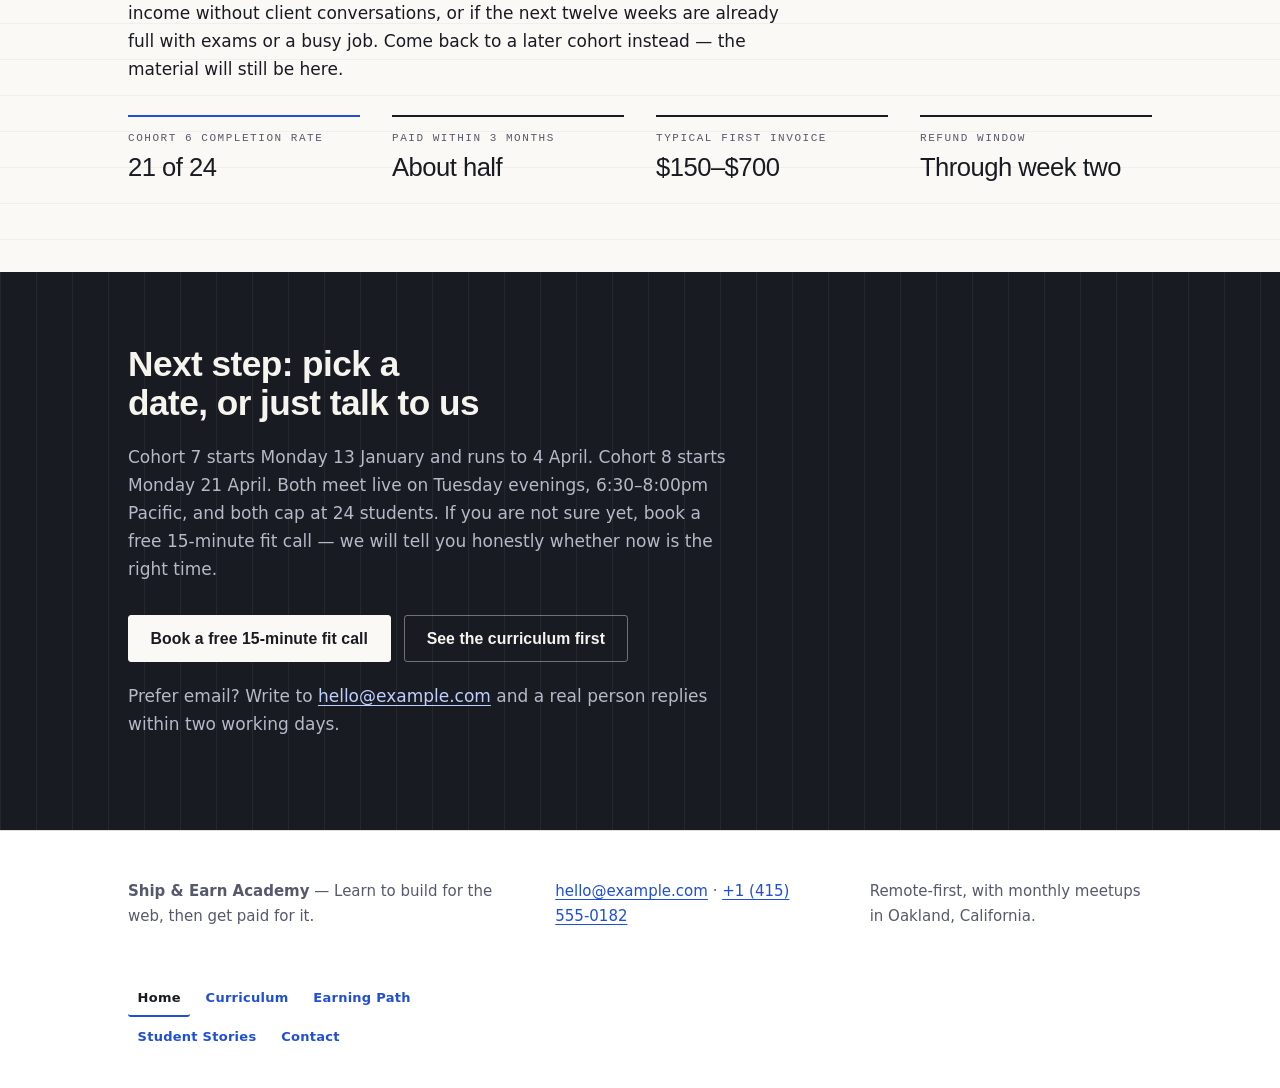
==== commit e354e278: "Publish Ship & Earn Academy — revision 3 Contact details (email, phone, postal address) appear in th" ====
--- a/index.html
+++ b/index.html
@@ -6,6 +6,8 @@
 <title>Ship &amp; Earn Academy — Learn Web Development and Earn From It</title>
 <meta name="description" content="A practical 12-week program for students aged 16-26: learn HTML, CSS and JavaScript, build four real portfolio projects, and pitch your first paid web project by week twelve.">
 <link rel="stylesheet" href="assets/styles.css">
+<link rel="icon" type="image/svg+xml" href="assets/favicon.svg">
+<link rel="apple-touch-icon" href="assets/favicon.svg">
 </head>
 <body>
 <header class="site-header">
@@ -193,7 +195,7 @@
         <a class="button button-primary" href="contact.html">Book a free 15-minute fit call</a>
         <a class="button button-secondary" href="curriculum.html">See the curriculum first</a>
       </p>
-      <p>Prefer email? Write to <a href="mailto:hello@shipandearn.academy">hello@shipandearn.academy</a> and a real person replies within two working days.</p>
+      <p>Prefer email? Write to <a href="mailto:hello@example.com">hello@example.com</a> and a real person replies within two working days.</p>
     </div>
   </section>
 
@@ -202,7 +204,7 @@
 <footer class="site-footer">
   <div class="container">
     <p><strong>Ship &amp; Earn Academy</strong> — Learn to build for the web, then get paid for it.</p>
-    <p><a href="mailto:hello@shipandearn.academy">hello@shipandearn.academy</a> · <a href="tel:+14155550182">+1 (415) 555-0182</a></p>
+    <p><a href="mailto:hello@example.com">hello@example.com</a> · <a href="tel:+14155550182">+1 (415) 555-0182</a></p>
     <p>Remote-first, with monthly meetups in Oakland, California.</p>
     <nav class="site-nav">
       <a href="index.html" class="is-current">Home</a>
